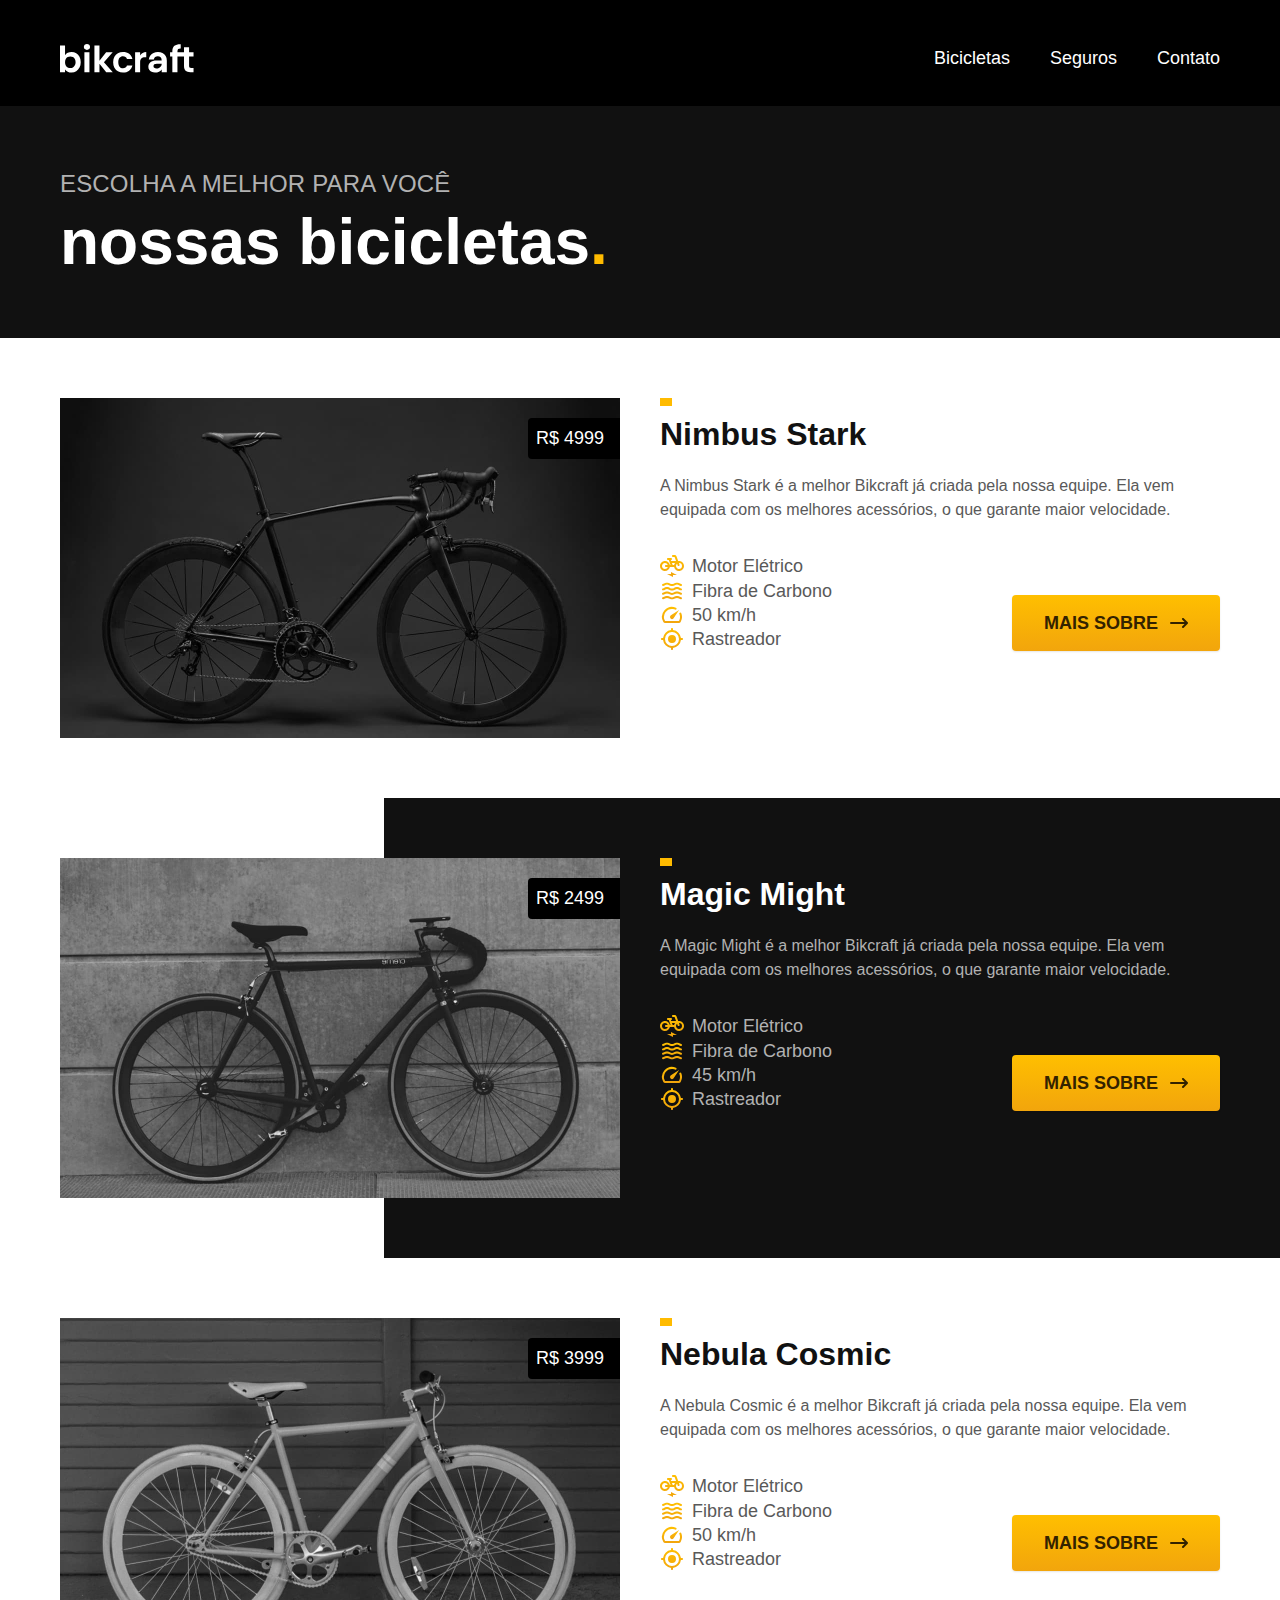
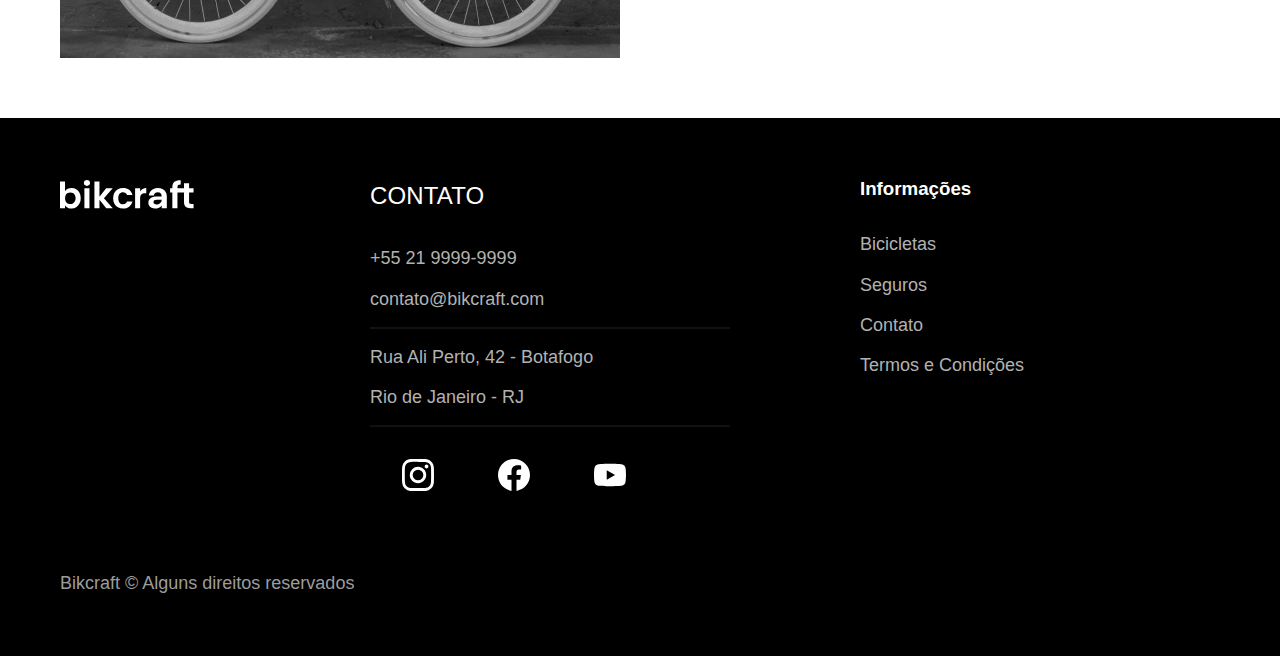
==== bicicletas.html @ f0a880c8 "termos e bicicletas" ====
<!DOCTYPE html>
<html lang="pt-br">

<head>
    <meta charset="UTF-8">
    <meta name="viewport" content="width=device-width, initial-scale=1.0">
    <title>Bicicletas | Bikcraft</title>
    <meta name="description" content="Termos e condições">

    <link rel="stylesheet" href="./css/style.css">
</head>

<body id="bicicletas">
    <header class="header-bg">
        <div class="header container">
            <a href="./">
                <img src="./img/bikcraft.svg" alt="Bikcraft"></a>
            <nav aria-label="primaria">
                <ul class="header-menu font-1-m cor-0">
                    <li><a href="./bicicletas.html">Bicicletas</a></li>
                    <li><a href="./seguros.html">Seguros</a></li>
                    <li><a href="./contato.html">Contato</a></li>
                </ul>
            </nav>
        </div>
    </header>

    <main>
        <div class="titulo-bg">
            <div class="titulo container">
                <p class="font-2-l-b cor-5">Escolha a melhor para você</p>
                <h1 class="font-1-xxl cor-0">nossas bicicletas<span class="cor-p1">.</span></h1>
            </div>
        </div>

        <div class="bicicletas container">
            <div class="bicicletas-imagem">
                <img src="./img/nimbus.jpg" alt="Bicicleta preta">
                <span class=" font-2-m cor-0">R$ 4999</span>
            </div>
            <div class="bicicletas-conteudo">
                <h2 class="font-1-xl">Nimbus Stark</h2>
                <p class="font-2-s cor-8">A Nimbus Stark é a melhor Bikcraft já criada pela nossa equipe. Ela vem equipada com os melhores acessórios, o que garante maior velocidade.</p>
                <ul class="font-1-m cor-8">
                    <li><img src="./img/eletrica.svg" alt="">Motor Elétrico
                    </li>
                    <li><img src="./img/carbono.svg" alt="">Fibra de Carbono
                    </li>
                    <li><img src="./img/velocidade.svg" alt=""> 50 km/h
                    </li>
                    <li><img src="./img/rastreador.svg" alt="">Rastreador
                    </li>
                </ul>
                <a class="botao seta" href="./bicicletas/nimbus.html">Mais Sobre</a>
            </div>
        </div>

        <div class="bicicletas-bg">
            <div class="bicicletas container">
                <div class="bicicletas-imagem">
                    <img src="./img/magic.jpg" alt="Bicicleta preta">
                    <span class=" font-2-m cor-0">R$ 2499</span>
                </div>
                <div class="bicicletas-conteudo">
                    <h2 class="font-1-xl cor-0">Magic Might</h2>
                    <p class="font-2-s cor-5">A Magic Might é a melhor Bikcraft já criada pela nossa equipe. Ela vem equipada com os melhores acessórios, o que garante maior velocidade.</p>
                    <ul class="font-1-m cor-5">
                        <li><img src="./img/eletrica.svg" alt="">Motor Elétrico
                        </li>
                        <li><img src="./img/carbono.svg" alt="">Fibra de Carbono
                        </li>
                        <li><img src="./img/velocidade.svg" alt=""> 45 km/h
                        </li>
                        <li><img src="./img/rastreador.svg" alt="">Rastreador
                        </li>
                    </ul>
                    <a class="botao seta" href="./bicicletas/magic.html">Mais Sobre</a>
                </div>
            </div>
        </div>

        <div class="bicicletas container">
            <div class="bicicletas-imagem">
                <img src="./img/nebula.jpg" alt="Bicicleta preta">
                <span class=" font-2-m cor-0">R$ 3999</span>
            </div>
            <div class="bicicletas-conteudo">
                <h2 class="font-1-xl">Nebula Cosmic</h2>
                <p class="font-2-s cor-8">A Nebula Cosmic é a melhor Bikcraft já criada pela nossa equipe. Ela vem equipada com os melhores acessórios, o que garante maior velocidade.</p>
                <ul class="font-1-m cor-8">
                    <li><img src="./img/eletrica.svg" alt="">Motor Elétrico
                    </li>
                    <li><img src="./img/carbono.svg" alt="">Fibra de Carbono
                    </li>
                    <li><img src="./img/velocidade.svg" alt=""> 50 km/h
                    </li>
                    <li><img src="./img/rastreador.svg" alt="">Rastreador
                    </li>
                </ul>
                <a class="botao seta" href="./bicicletas/nebula.html">Mais Sobre</a>
            </div>
        </div>

    </main>

    <footer class="footer-bg">
        <div class="footer container">
            <img src="./img/bikcraft.svg" alt="Bikcraft">
            <div class="footer-contato">
                <h3 class="font-2-l-b cor-0">Contato</h3>
                <ul class="font-2-m cor-5">
                    <li><a href="tel:+552199999999">+55 21 9999-9999</a></li>
                    <li><a href="mailto:contato@bikcraft.com">contato@bikcraft.com</a></li>
                    <li>Rua Ali Perto, 42 - Botafogo</li>
                    <li>Rio de Janeiro - RJ</li>
                </ul>
                <div class="footer-redes">
                    <a href="./"></a>
                    <img src="./img/instagram.svg" alt="Instagram">
                    <a href="./"></a>
                    <img src="./img/facebook.svg" alt="Facebook">
                    <a href="./"></a>
                    <img src="./img/youtube.svg" alt="Youtube">
                </div>
            </div>
            <div class="footer-informacoes">
                <h3 class="font-2-b cor-0">Informações</h3>
                <nav>
                    <ul class="font-1-m cor-5">
                        <li><a href="./bicicletas.html">Bicicletas</a></li>
                        <li><a href="./seguros.html">Seguros</a></li>
                        <li><a href="./contato.html">Contato</a></li>
                        <li><a href="./termos.html">Termos e Condições</a></li>
                    </ul>
                </nav>
            </div>
            <p class="footer-copy font-2-m cor-6">Bikcraft © Alguns direitos reservados</p>
        </div>
    </footer>
</body>

</html>
---- css/style.css ----
/* global */
@import "./global/global.css";
@import "./global/header.css";
@import "./global/footer.css";

/* Utilidades */
@import "./utilidades/componentes.css";
@import "./utilidades/cores.css";
@import "./utilidades/tipografia.css";

/* Home */
@import "./home/introducao.css";
@import "./home/tecnologia.css";
@import "./home/parceiros.css";
@import "./home/depoimento.css";

/* Bicicletas */
@import "./bicicletas/bicicletas-listas.css";
@import "./seguros/seguros.css";
@import "./bicicletas/bicicletas.css";

/* seguros */
@import "./seguros/seguros.css";

/* termos */
@import "./termos/termos.css";
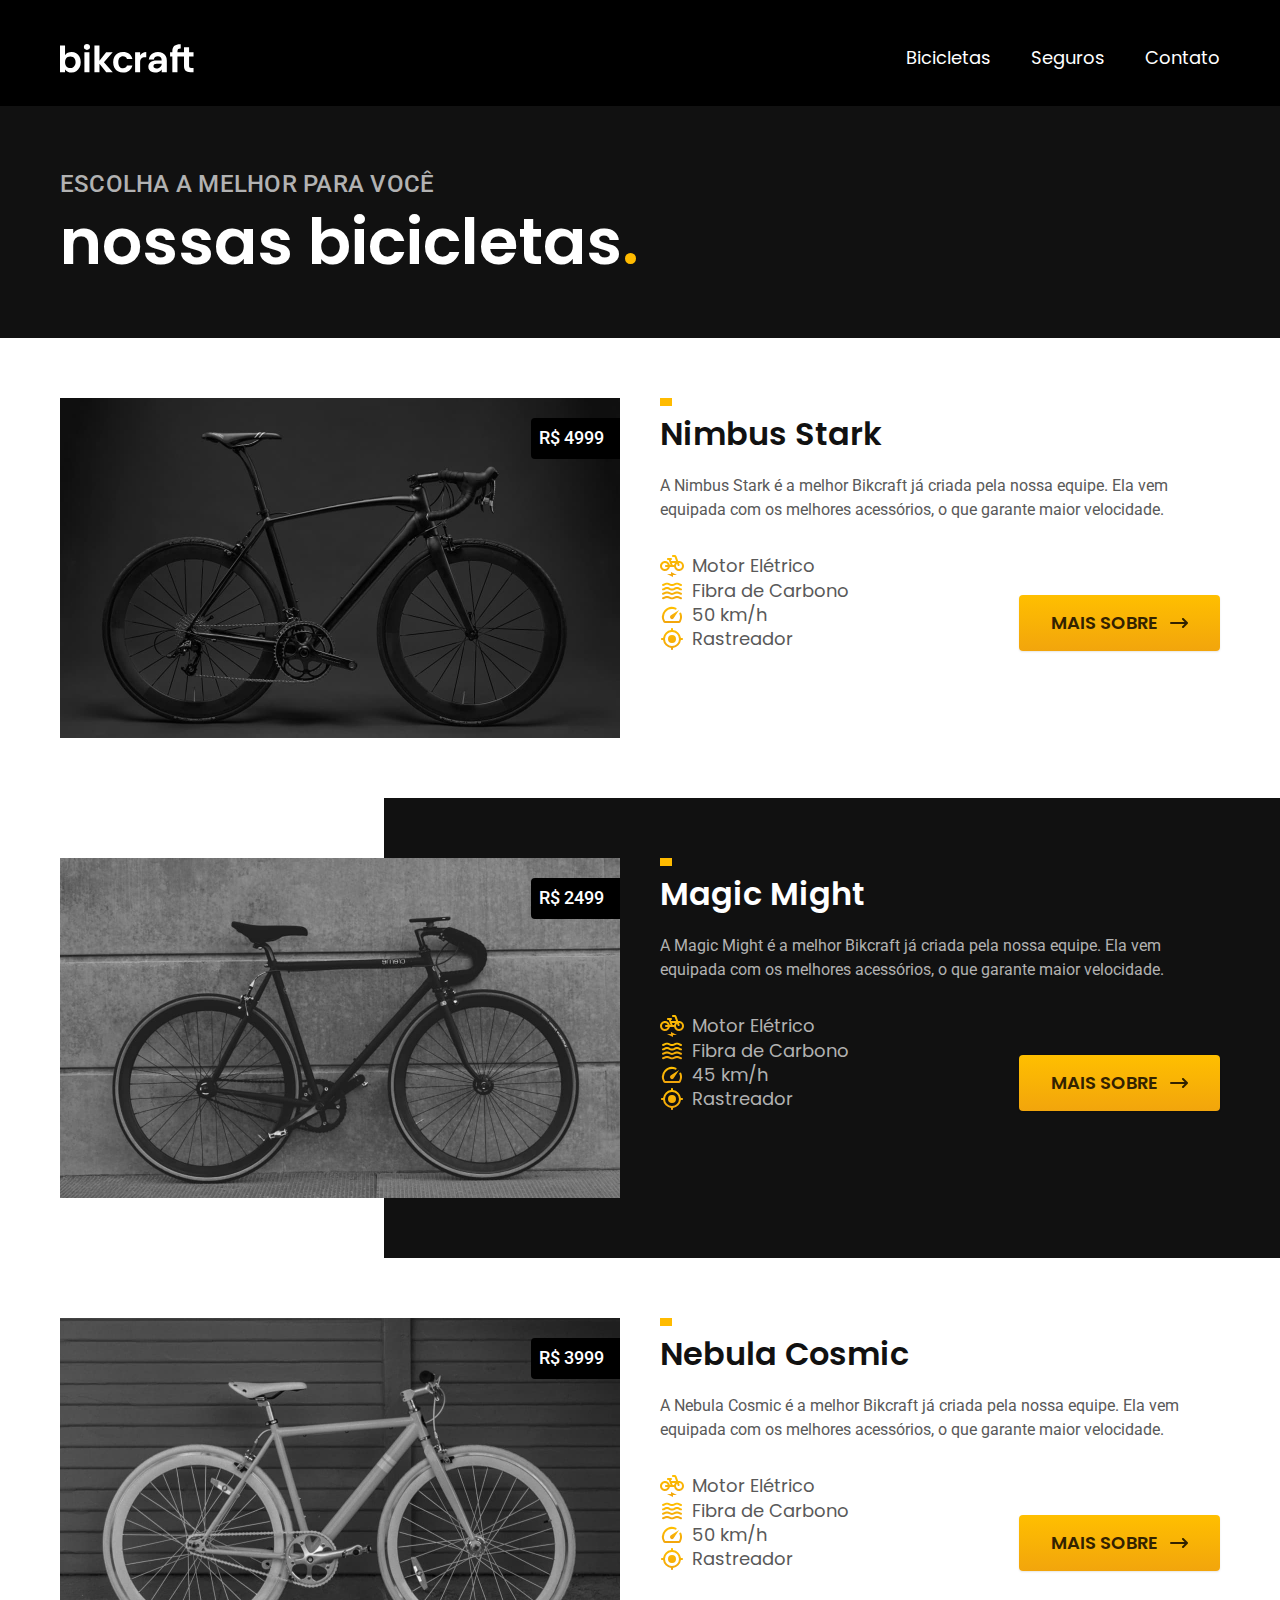
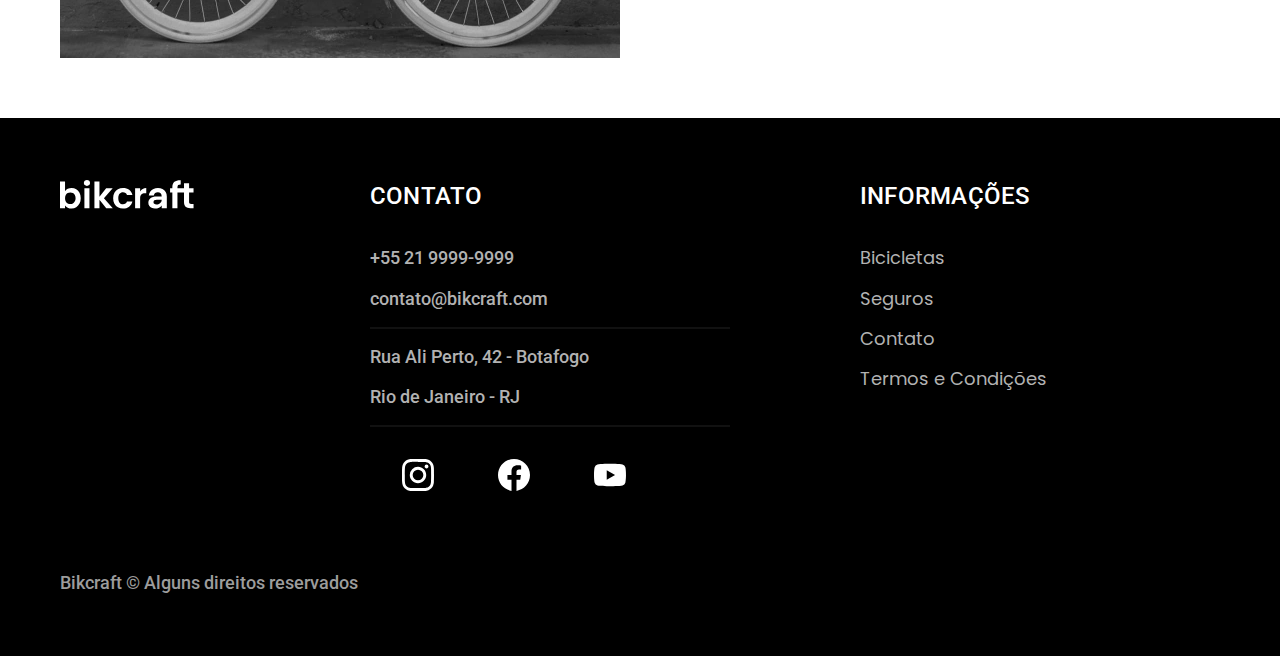
==== commit a61682f8: "contato, contato formulario, contato lojas" ====
--- a/bicicletas.html
+++ b/bicicletas.html
@@ -8,6 +8,9 @@
     <meta name="description" content="Termos e condições">
 
     <link rel="stylesheet" href="./css/style.css">
+    <link rel="preconnect" href="https://fonts.googleapis.com">
+    <link rel="preconnect" href="https://fonts.gstatic.com" crossorigin>
+    <link href="https://fonts.googleapis.com/css2?family=Merriweather:ital,wght@1,900&family=Poppins:wght@400;600&family=Roboto:wght@400;500&display=swap" rel="stylesheet">
 </head>
 
 <body id="bicicletas">
@@ -124,7 +127,7 @@
                 </div>
             </div>
             <div class="footer-informacoes">
-                <h3 class="font-2-b cor-0">Informações</h3>
+                <h3 class="font-2-l-b cor-0">Informações</h3>
                 <nav>
                     <ul class="font-1-m cor-5">
                         <li><a href="./bicicletas.html">Bicicletas</a></li>
--- a/css/style.css
+++ b/css/style.css
@@ -7,6 +7,7 @@
 @import "./utilidades/componentes.css";
 @import "./utilidades/cores.css";
 @import "./utilidades/tipografia.css";
+@import "./utilidades/formulario.css";
 
 /* Home */
 @import "./home/introducao.css";
@@ -19,8 +20,18 @@
 @import "./seguros/seguros.css";
 @import "./bicicletas/bicicletas.css";
 
+/* Bicicleta */
+@import "./bicicleta/bicicleta.css";
+@import "./bicicleta/seguro.css";
+
 /* seguros */
 @import "./seguros/seguros.css";
+@import "./seguros/vantagens.css";
+@import "./seguros/perguntas.css";
+
+/* contato */
+@import "./contato/contato.css";
+@import "./contato/lojas.css";
 
 /* termos */
 @import "./termos/termos.css";
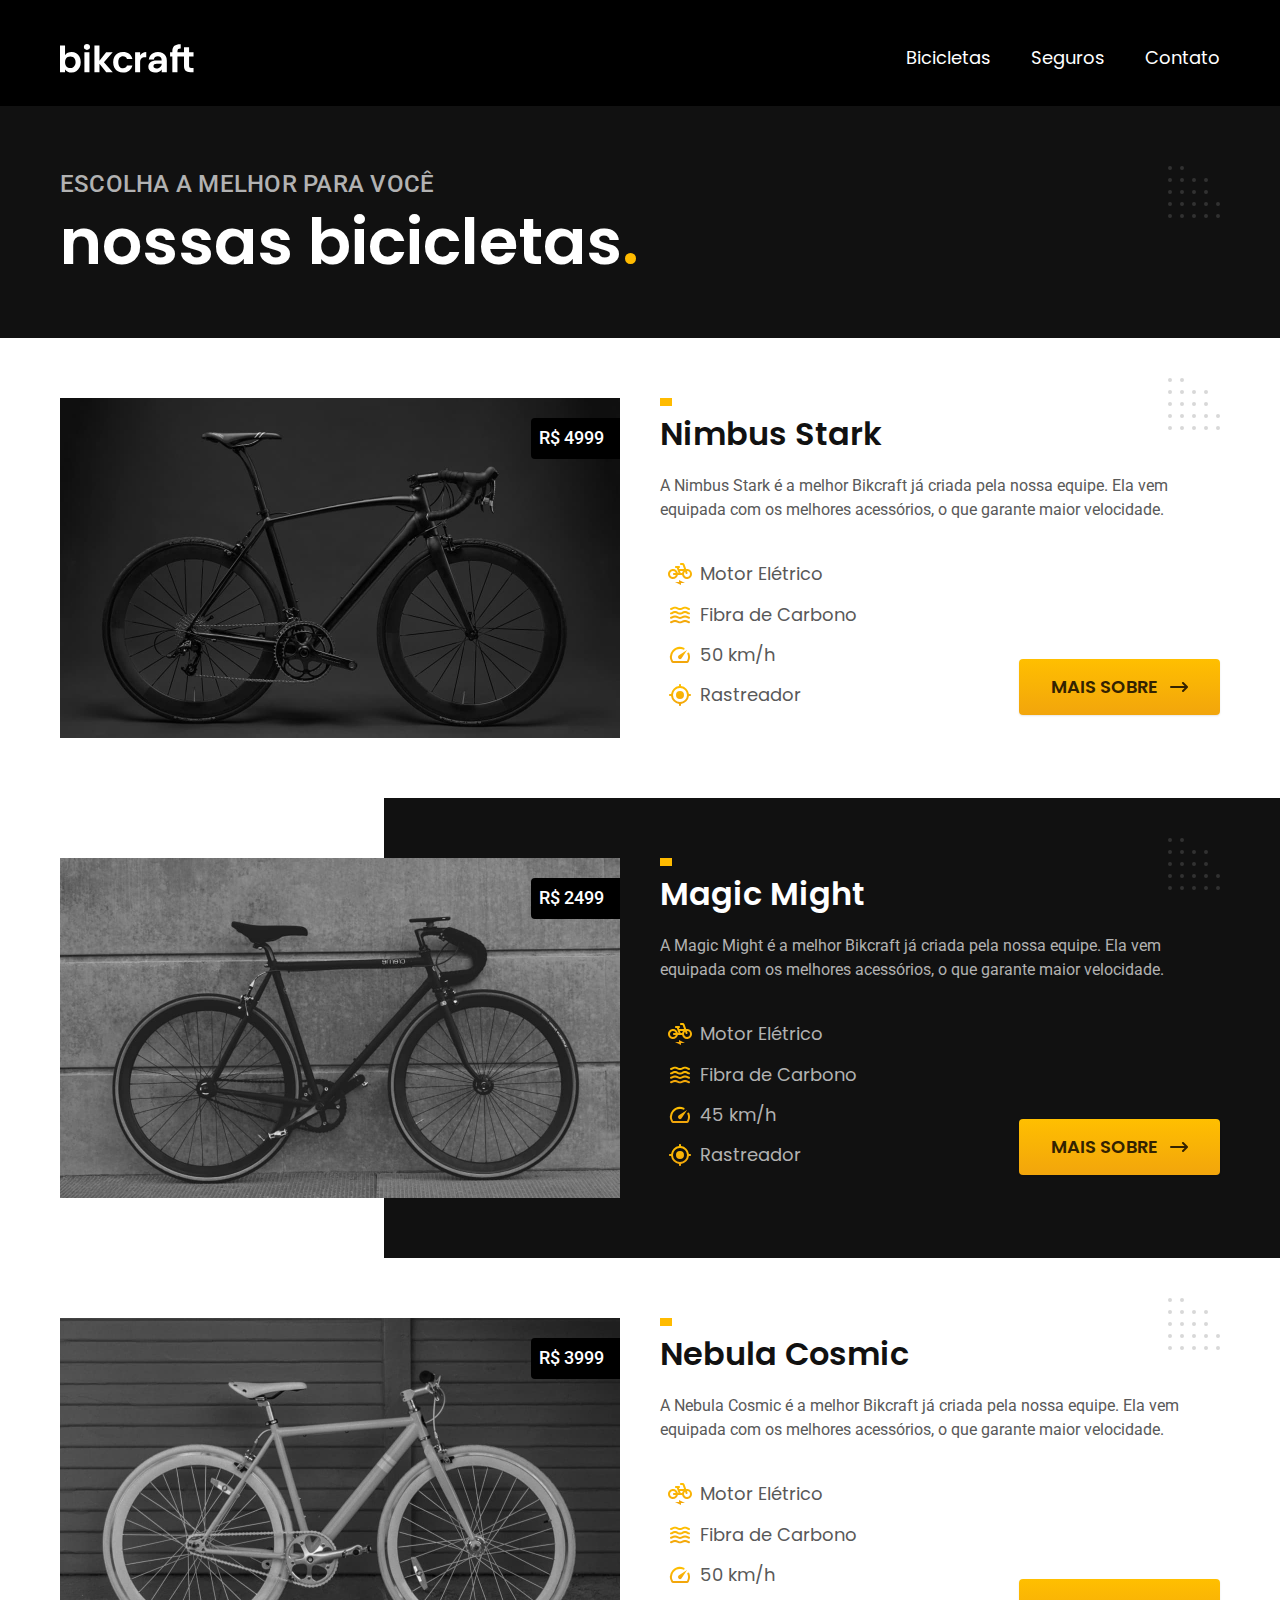
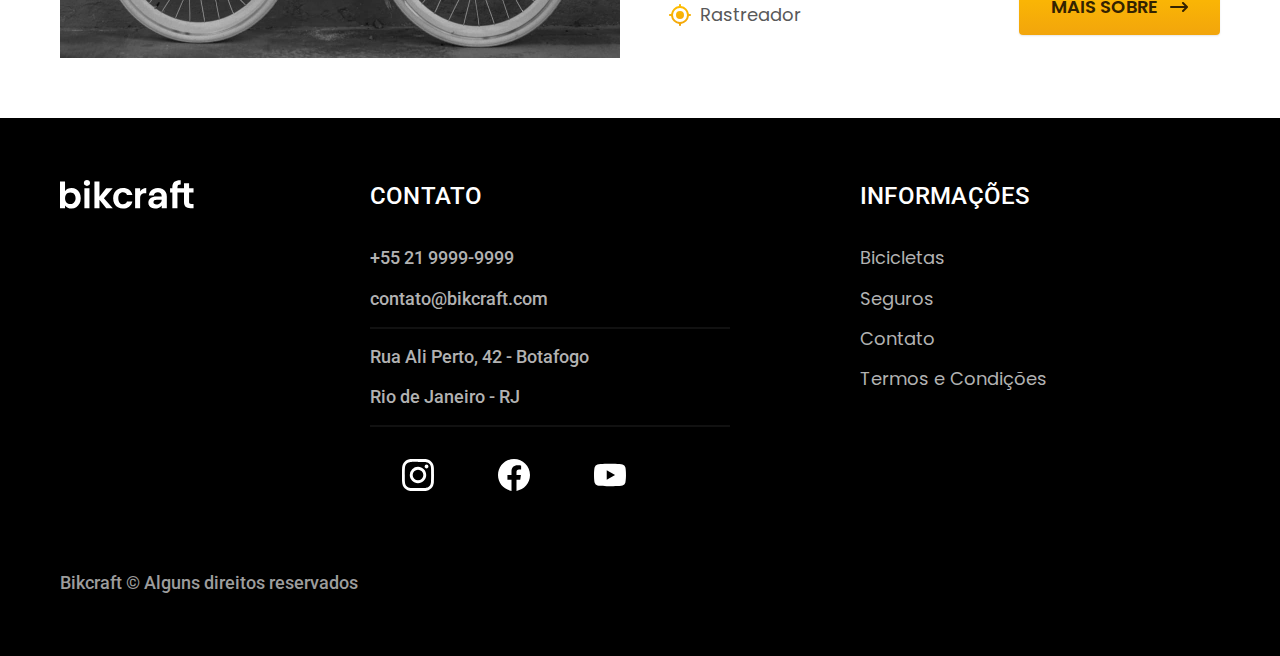
==== commit e8d94461: "finalizei o html e o css" ====
--- a/bicicletas.html
+++ b/bicicletas.html
@@ -7,7 +7,9 @@
     <title>Bicicletas | Bikcraft</title>
     <meta name="description" content="Termos e condições">
 
+    <link rel="preload" href="./css/style.css" as="style">
     <link rel="stylesheet" href="./css/style.css">
+    
     <link rel="preconnect" href="https://fonts.googleapis.com">
     <link rel="preconnect" href="https://fonts.gstatic.com" crossorigin>
     <link href="https://fonts.googleapis.com/css2?family=Merriweather:ital,wght@1,900&family=Poppins:wght@400;600&family=Roboto:wght@400;500&display=swap" rel="stylesheet">
--- a/css/style.css
+++ b/css/style.css
@@ -33,5 +33,8 @@
 @import "./contato/contato.css";
 @import "./contato/lojas.css";
 
+/* orçamento */
+@import "./orcamento/orcamento.css";
+
 /* termos */
 @import "./termos/termos.css";
--- a/css/style.css
+++ b/css/style.css
@@ -33,5 +33,8 @@
 @import "./contato/contato.css";
 @import "./contato/lojas.css";
 
+/* orçamento */
+@import "./orcamento/orcamento.css";
+
 /* termos */
 @import "./termos/termos.css";
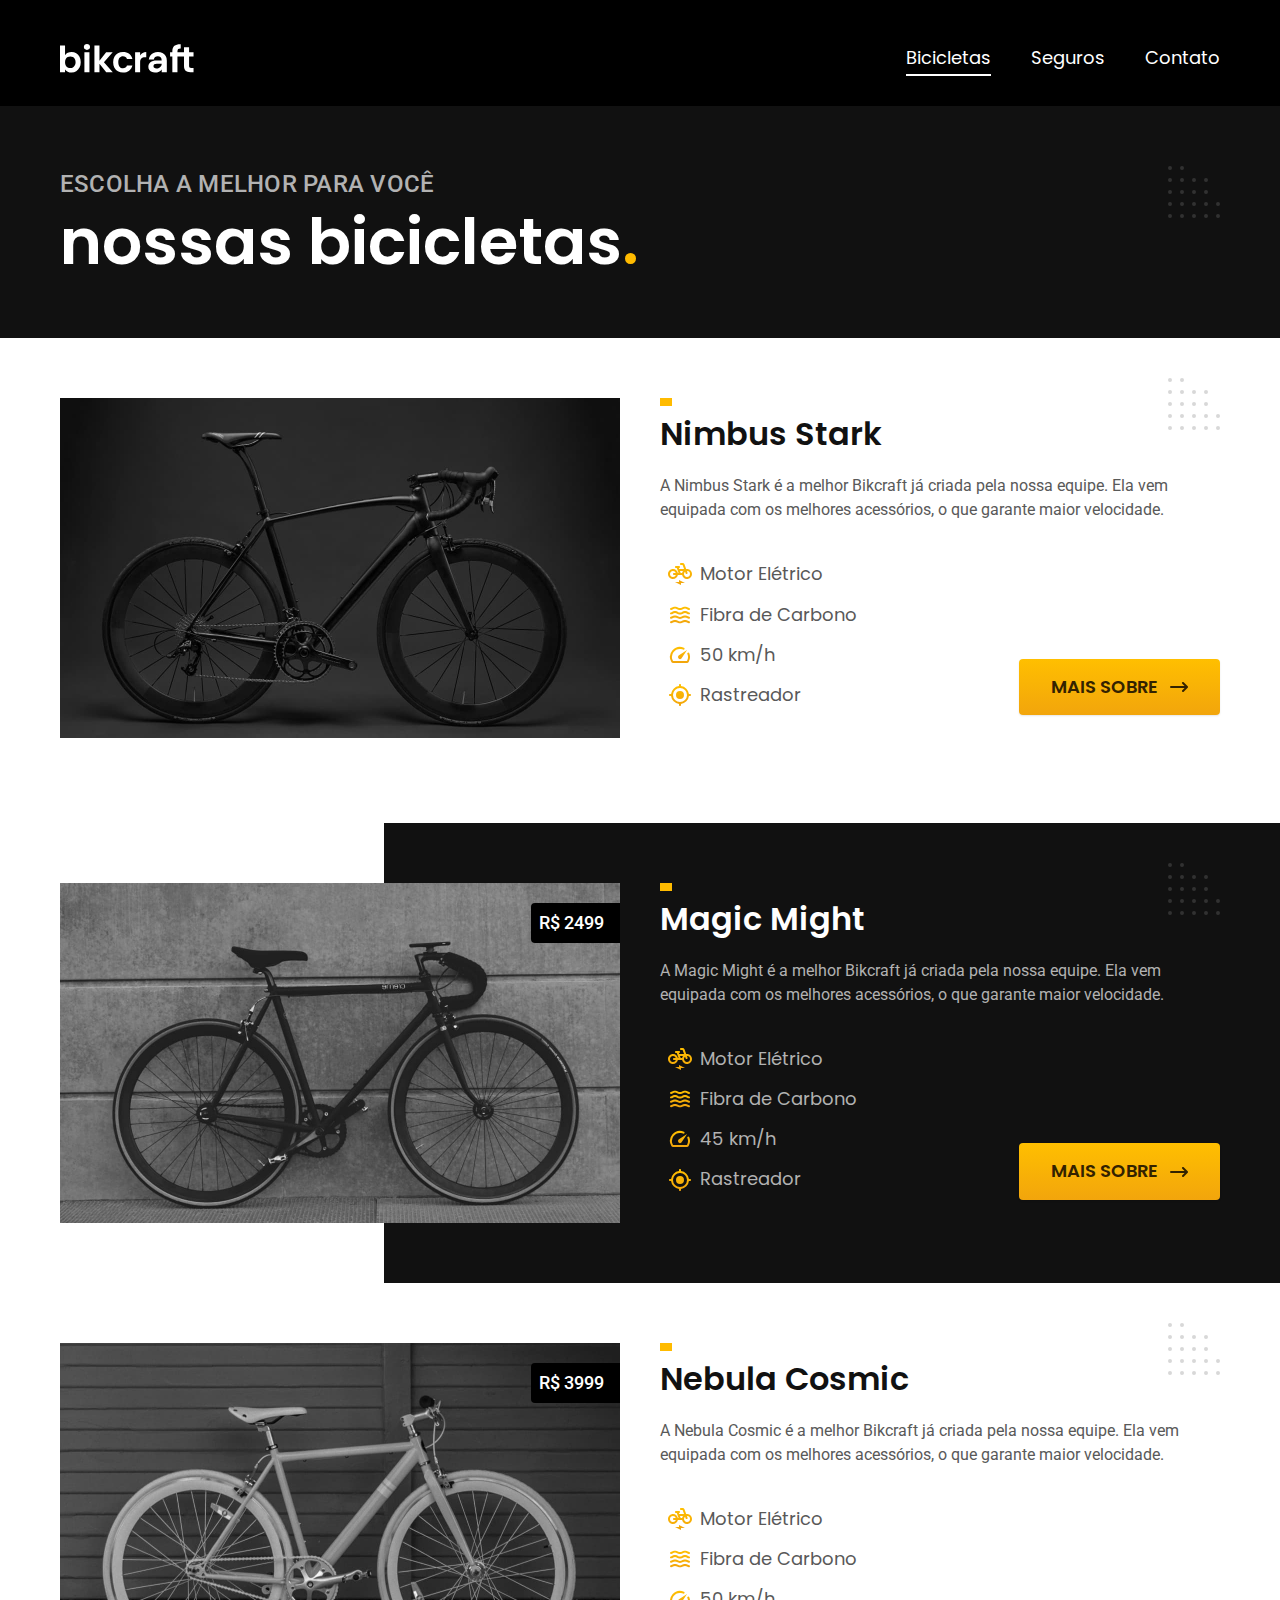
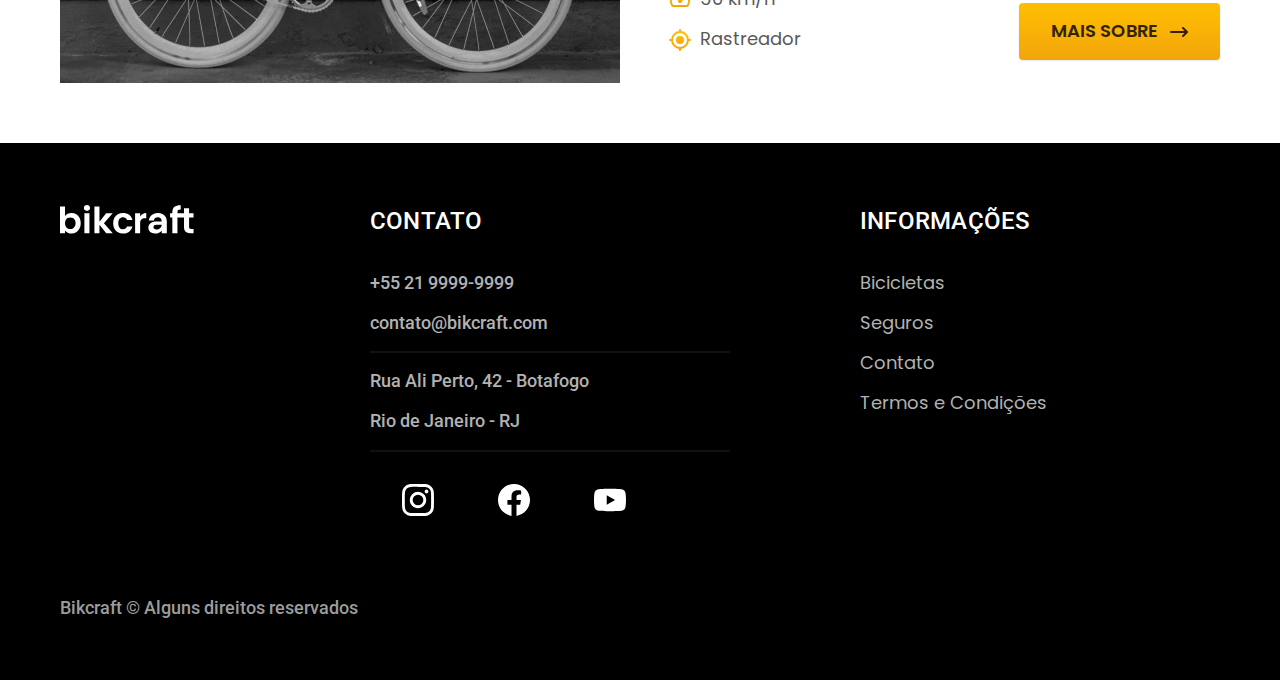
==== commit 1d525b7c: "otimizado para producao" ====
--- a/bicicletas.html
+++ b/bicicletas.html
@@ -7,13 +7,14 @@
     <title>Bicicletas | Bikcraft</title>
     <meta name="description" content="Termos e condições">
 
-    <link rel="preload" href="./css/style.css" as="style">
-    <link rel="stylesheet" href="./css/style.css">
-    
+    <link rel="icon" href="./favicon.svg" type="image/svg+xml">
+    <link rel="preload" href="./css/style.min.css" as="style">
+    <link rel="stylesheet" href="./css/style.min.css">
+
     <link rel="preconnect" href="https://fonts.googleapis.com">
     <link rel="preconnect" href="https://fonts.gstatic.com" crossorigin>
     <link href="https://fonts.googleapis.com/css2?family=Merriweather:ital,wght@1,900&family=Poppins:wght@400;600&family=Roboto:wght@400;500&display=swap" rel="stylesheet">
-</head>
+    <script> document.documentElement.classList.add('js');</script>
 
 <body id="bicicletas">
     <header class="header-bg">
@@ -39,7 +40,7 @@
         </div>
 
         <div class="bicicletas container">
-            <div class="bicicletas-imagem">
+            <div class="bicicletas-imagens">
                 <img src="./img/nimbus.jpg" alt="Bicicleta preta">
                 <span class=" font-2-m cor-0">R$ 4999</span>
             </div>
@@ -142,6 +143,7 @@
             <p class="footer-copy font-2-m cor-6">Bikcraft © Alguns direitos reservados</p>
         </div>
     </footer>
+    <script src="./js/script.js"></script>
 </body>
 
 </html>--- a/css/style.min.css
+++ b/css/style.min.css
@@ -0,0 +1 @@
+body{margin:0;font-family:Arial,Helvetica,sans-serif;color:#111}blockquote,dd,h1,h2,h3,h4,p,ul{margin:0}ul{padding:0;list-style:none}a{text-decoration:none;color:inherit}img{max-width:100%;height:auto;display:block}img [src$=".jpg"]{border-radius:4px}.header-bg{background:var(--cor-12);padding:10px 20px 0 20px}.header{display:flex;flex-wrap:wrap;gap:20px;justify-content:space-between;align-items:center;padding-top:20px;padding-bottom:20px}.header-menu{display:flex;flex-wrap:wrap;gap:2.5rem}.header-menu a{padding:16px 0;display:inline-block;font-size:18px;position:relative}.header-menu a::after{content:"";display:block;height:2px;width:0;background:var(--cor-0);margin-top:4px;transition:.4s;position:absolute}.header-menu a.ativo::after,.header-menu a:hover::after{width:100%}@media (max-width:800px){.header-menu{gap:1.15rem}.header-menu a{background:var(--cor-11);padding:12px 16px;border-radius:4px}.header-menu a:hover{background-color:var(--cor-10)}.header-menu a.ativo{background-color:var(--cor-9)}.header a::after{display:none}}@media (max-width:600px){.header-menu{gap:12px}.header-menu a{padding:8px 12px;font-size:14px}}.footer-bg{background-color:var(--cor-12)}.footer{display:grid;grid-template-columns:3fr 5fr 4fr;gap:40px;padding-top:60px;padding-bottom:60px}.footer h3{margin-bottom:32px}.footer-contato ul{margin-bottom:32px}.footer-contato li:nth-child(2n):after{content:"";display:block;max-width:360px;height:2px;background:var(--cor-11);margin-top:16px}.footer li{margin-bottom:16px}.footer-redes{display:flex;gap:32px}.footer a:hover{color:var(--cor-0)}.footer-copy{grid-column:1/-1;margin-top:40px}@media (max-width:800px){.footer>img{display:none}.footer{grid-template-columns:1fr 1fr}}@media (max-width:600px){.footer{grid-template-columns:1fr 1fr;gap:60px}.footer-copy{margin-top:0}}.container{box-sizing:border-box;max-width:1200px;padding-left:20px;padding-right:20px;margin-right:auto;margin-left:auto}.botao{display:inline-block;background:linear-gradient(#ffbf00 0,#f2a50c);padding:16px 32px;border-radius:4px;box-shadow:0 1px 2px rgba(0,0,0,.1);text-transform:uppercase;color:var(--cor-p5);font:600 1.125rem/1.35 poppins,sans-serif;max-width:max-content;border:none;cursor:pointer}.botao:hover{background:linear-gradient(#ffb60d,#e59317)}.botao.secundario{background:var(--cor-10);color:var(--cor-2)}.botao.secundario:hover{background:var(--cor-9)}.botao.seta{display:flex;align-items:center}.botao.seta::after{content:"";display:inline-block;width:18px;height:10px;margin-left:12px;background:url("../img/seta.svg");transition:transform .2s}.botao.seta:hover::after{transform:translateX(4px)}@media (max-width:600px){.botao{padding:12px 16px;font-size:1rem}}.link{display:inline-block;color:var(--cor-p1);font:500 1.5rem/1.5 Poppins,sans-serif;text-transform:uppercase}.link::after{content:"";display:block;width:100%;height:4px;background-color:currentColor}.link:hover{color:var(--cor-0)}.titulo-bg{padding-top:60px;padding-bottom:60px;background-color:var(--cor-11)}.titulo{background:url("../img/dec/top-right.svg") no-repeat top right 20px}.titulo p{margin-bottom:4px}@media (max-width:800px){.titulo{padding-top:5px;padding-bottom:5px}.titulo p{font-size:1rem;font-weight:400}}:root{--cor-0:#ffffff;--cor-1:#f7f7f7;--cor-2:#ededed;--cor-3:#dedede;--cor-4:#cccccc;--cor-5:#b2b2b2;--cor-6:#9c9c9c;--cor-7:#717171;--cor-8:#595959;--cor-9:#404040;--cor-10:#2e2e2e;--cor-11:#111111;--cor-12:#000000;--cor-p1:#ffbb00;--cor-p2:#e4a30b;--cor-p3:#a66f00;--cor-p4:#664400;--cor-p5:#332200}.cor-0{color:var(--cor-0)}.cor-1{color:var(--cor-1)}.cor-2{color:var(--cor-2)}.cor-3{color:var(--cor-3)}.cor-4{color:var(--cor-4)}.cor-5{color:var(--cor-5)}.cor-6{color:var(--cor-6)}.cor-7{color:var(--cor-7)}.cor-8{color:var(--cor-8)}.cor-9{color:var(--cor-9)}.cor-10{color:var(--cor-10)}.cor-11{color:var(--cor-11)}.cor-12{color:var(--cor-12)}.cor-p1{color:var(--cor-p1)}.cor-p2{color:var(--cor-p2)}.cor-p3{color:var(--cor-p3)}.cor-p4{color:var(--cor-p4)}.cor-p5{color:var(--cor-p5)}.font-1-xs{font:400 0.75rem/1.35 Poppins,sans-serif}.font-2-xs{font:400 0.875rem/1.43 Roboto,sans-serif}.font-1-s{font:400 1rem/1.5 Poppins,sans-serif}.font-2-s{font:400 1rem/1.5 Roboto,sans-serif}.font-1-m,.font-1-m-b{font:400 1.123rem/1.35 Poppins,sans-serif}.font-1-m-b{font-weight:600}.font-2-m{font:500 1.125rem/1.35 Roboto,sans-serif}.font-1-l{font:400 1.5rem/1.5 Poppins,sans-serif}.font-2-l,.font-2-l-b{font:400 1.5rem/1.5 Roboto,sans-serif}.font-2-l-b{font-weight:500;letter-spacing:.015em;text-transform:uppercase}.font-1-xl{font:600 2rem/1.25 Poppins,sans-serif}.font-2-xl{font:500 2rem/1.25 Roboto,sans-serif}.font-1-xs{font:400 0.75rem/1.35 poppins,sans-serif}.font-2-xs{font:400 0.875rem/1.43 Roboto,sans-serif}.font-1-s{font:400 1rem/1.5 poppins,sans-serif}.font-2-s{font:400 1rem/1.5 roboto,sans-serif}.font-1-m,.font-1-m-b{font:400 1.125rem/1.35 poppins,sans-serif}.font-1-m-b{font-weight:600}.font-1-l{font:400 1.5rem/1.5 poppins,sans-serif}.font-2-m{font:500 1.125rem/1.35 roboto,sans-serif}.font-2-l,.font-2-l-b{font:400 1.5rem/1.5 roboto,sans-serif}.font-2-l-b{font-weight:500;letter-spacing:.015rem;text-transform:uppercase}.font-1-xl{font:600 2rem/1.25 poppins,sans-serif}.font-2-xl{font:500 4rem/1.125 roboto,sans-serif;font-size:32px}.font-1-xxl{font:600 4rem/1.125 poppins,sans-serif}@media (max-width:1200px){.font-1-xxl{font-size:3rem}.font-2-l,.font-2-l-b{font-size:1.125rem}}@media (max-width:800px){.font-1-xxl{font-size:2rem}.font-1-xl,.font-2-xl{font-size:1.5rem}}.form{display:grid;grid-template-columns:1fr 1fr;gap:20px}.form label{display:block;font:400 1rem/1.5 Poppins,sans-serif;margin-bottom:4px}.form .col-2{grid-column:span 2}.form input[type=email],.form input[type=text],.form textarea{font:400 1rem/1.5 Roboto,sans-serif;background:var(--cor-1);border:1px solid var(--cor-2);padding:12px;border-radius:4px;width:100%;box-sizing:border-box}.form input[type=email]:focus,.form input[type=text]:focus,.form textarea:focus{outline:0;border-color:var(--cor-p1);background:var(--cor-0);box-shadow:0 0 0 2px #fea}@media (max-width:600px){.form{grid-template-columns:1fr}.form .col-2{grid-column:1}}.js .fadeInDown{transform:translate3d(0,-20px,0)}.js .fadeInUp{transform:translate3d(0,20px,0)}.js .fadeInRight{transform:translate3d(20px,0,0)}.js .fadeInLeft{transform:translate3d(-20px,0,0)}.js [data-anime]{opacity:0}.js .anime{opacity:1;transform:none;transition:transform .8s,opacity .8s}.introducao-bg{background:var(--cor-12) url("../img/dec/bottom-left.svg") no-repeat bottom 160px left 20px;color:#fff;box-shadow:inset 0 -120px var(--cor-0)}.introducao{display:grid;grid-template-columns:1fr 1fr;gap:0 40px}.introducao-conteudo{align-self:end;padding-bottom:200px}.introducao img{width:100%;height:100%;object-fit:cover;border-radius:4px}.introducao h1{margin-bottom:32px;font-size:64px;line-height:1.125;font-family:poppins;font-weight:600}.introducao h1 span{color:#fb0}.introducao p{margin-bottom:20px}@media (max-width:800px){.introducao-bg{background:var(--cor-11);padding-top:40px;box-shadow:inset 0 -60px #fff}.introducao{grid-template-columns:1fr;gap:32px}.introducao-conteudo{padding-bottom:0}.introducao h1{margin-bottom:16px}.introducao img{height:300px;width:100%}}.tecnologia-bg{background:var(--cor-11);box-shadow:inset 0 80px var(--cor-0),inset 0 -80px var(--cor-0)}.tecnologia{display:grid;grid-template-columns:1fr 1fr;gap:40px;padding:0 20px}.tecnologia-imagem img{width:100%;height:100%;object-fit:cover;object-position:left}.tecnologia-conteudo{padding-top:160px;padding-bottom:160px}.tecnologia-conteudo>span{display:block;margin-bottom:20px}.tecnologia-conteudo h2{margin-bottom:32px}.tecnologia-conteudo>p{margin-bottom:20px}.tecnologia a{margin-bottom:8px}.tecnologia-vantagens{display:flex;gap:40px}.tecnologia-vantagens h3{margin-bottom:8px;width:max-content}.tecnologia-vantagens img{width:24px;margin-bottom:8px;padding:40px 0 0 0}@media (max-width:800px){.tecnologia-bg{box-shadow:initial}.tecnologia{grid-template-columns:1fr}.tecnologia-conteudo{padding-top:60px;padding-bottom:60px}.tecnologia-imagem{display:none}.tecnologia a{margin-bottom:60px}}@media (max-width:800px){.tecnologia-vantagens{flex-direction:column}}.parceiros{padding-top:60px;padding-bottom:120px}.parceiros h2{margin-bottom:60px}.parceiros ul{padding:0 20px;max-width:1400px;grid-template-columns:repeat(4,1fr);display:grid;margin:0 auto}.parceiros li{display:flex;padding:32px;border-left:2px solid var(--cor-2)}.parceiros img{margin:auto}.parceiros li:first-child,.parceiros li:nth-child(5){border-left:none}.parceiros li:nth-child(n+5){border-top:2px solid var(--cor-2)}@media (max-width:800px){.parceiros{padding-bottom:60px}.parceiros li{display:flex;padding:20px}.parceiros h2{margin-bottom:20px}.parceiros ul{grid-template-columns:repeat(2,1fr)}.parceiros li:nth-child(n+3){border-top:2px solid var(--cor-2)}.parceiros li:nth-child(odd){border-left:none}}.depoimento{display:grid;grid-template-columns:1fr 1fr;background-color:var(--cor-p1);overflow:hidden}.depoimento img{width:100%;height:100%;object-fit:cover;border-radius:0}.depoimento-conteudo{padding:40px 40px 80px 80px;align-self:end;background:url("../img/dec/bottom-right-p.svg") no-repeat bottom 40px right 40px}.depoimento-conteudo p{max-width:32ch;font-family:Merriweather,serif;font-style:italic;font-weight:700;font-weight:900;margin-bottom:32px;position:relative}.depoimento p::after,.depoimento p::before{font-size:5rem;color:var(--cor-p2);position:absolute}.depoimento p::before{content:"“";left:-50px;top:-20px}.depoimento p::after{content:"”"}@media (min-width:1200px){.depoimento img{max-height:520px}}@media (max-width:800px){.depoimento{grid-template-columns:1fr;text-align:center}.depoimento img{max-height:200px}.depoimento-conteudo{padding:40px 20px;justify-self:center}}.bicicletas-lista{padding-top:60px;padding-bottom:120px}.bicicletas-lista h2{margin-bottom:40px}.bicicletas-lista12{display:flex;gap:40px;padding:0 20px 20px 20px;max-width:1400px;margin-right:auto;margin-left:auto;overflow-x:auto;-webkit-overflow-scrolling:touch}#bicicleta .bicicletas-lista12{padding:0 0 20px 0}.bicicletas-lista li{flex:1;min-width:280px}.bicicletas-lista a{display:block}.bicicletas-lista img{margin-bottom:16px;border-radius:4px}.bicicletas-lista h3{margin-bottom:8px;display:flex;align-items:center}.bicicletas-lista h3::before{content:"";display:inline-block;height:8px;width:12px;margin-right:8px;background-color:var(--cor-p1);transition:width .2s}.bicicletas-lista a:hover h3::before{width:24px}.bicicletas-lista li span{padding-left:20px}@media (max-width:800px){.bicicletas-lista{padding-top:60px}.bicicletas-lista ul{gap:20px}}.seguros-bg{background:var(--cor-11)}.seguros{padding-top:60px;padding-bottom:60px;display:grid;grid-template-columns:1fr 1fr;gap:40px;align-items:center}#seguros .seguros{padding-top:0}.seguros h2{grid-column:1/-1}.seguros-item{padding:32px 32px 32px 60px;background-color:var(--cor-12);display:grid;grid-template-columns:1fr auto;border-radius:4px}.seguros-item h3{margin-bottom:40px}.seguros-item span{grid-column:2;display:block;text-align:right}.seguros-item ul{grid-column:1/-1;margin-bottom:32px}.seguros-item li{display:flex;align-items:center;position:relative}.seguros-item li+li{margin-top:20px}.seguros-item li::before{content:"";display:inline-block;width:13px;height:9px;background-image:url("../img/lista.svg");position:absolute;left:-21px}.seguros-item a{grid-column:1/-1}@media (max-width:800px){.seguros{grid-template-columns:1fr}}.bicicletas-bg{background:linear-gradient(to right,var(--cor-0) 30%,var(--cor-11) 0)}.bicicletas{display:grid;grid-template-columns:1fr 1fr;gap:40px;padding-top:60px;padding-bottom:60px;background:url("../img/dec/top-right.svg") no-repeat top 40px right 20px}.bicicletas-imagem{display:grid}.bicicletas-imagem img{grid-area:1/1}.bicicletas-imagem span{grid-area:1/1;place-self:start end;margin-top:20px;background:var(--cor-12);display:inline-block;padding:8px 16px 8px 8px;border-radius:4px 0 0 4px}.bicicletas-conteudo{display:grid;grid-template-columns:1fr auto;align-content:start}.bicicletas h2,.bicicletas p{grid-column:1/-1}.bicicletas h2{margin-bottom:20px}.bicicletas h2::before{content:"";display:block;width:12px;height:8px;background-color:var(--cor-p1);margin-bottom:8px}.bicicletas p{margin-bottom:32px}.bicicletas a{place-self:end}.bicicletas li{display:flex;align-items:center;padding:8px}.bicicletas-conteudo img{width:24px;margin-right:8px}@media (max-width:800px){.bicicletas-bg{background:var(--cor-11)}.bicicletas{grid-template-columns:1fr;gap:20px;padding-top:40px;padding-bottom:40px}}@media (max-width:600px){.bicicletas-conteudo{grid-template-columns:1fr}.bicicletas ul{font-size:1rem;grid-template-columns:1fr 1fr;margin-bottom:32px}.bicicletas a{place-self:start}}.bicicleta{display:grid;grid-template-columns:1fr 1fr;align-items:flex-start;gap:40px;padding:60px 20px}#bicicleta .titulo p{text-transform:uppercase}.bicicleta-imagens{display:flex;flex-wrap:wrap;gap:20px}.bicicleta-imagens img{flex:1;min-width:200px;border-radius:4px}.bicicleta-imagens img:first-child{min-width:100%}.bicicleta-conteudo>p{margin-bottom:32px}.bicicleta-comprar{display:grid;grid-template-columns:max-content auto;align-items:center;justify-items:start;gap:8px 12px}.bicicleta-comprar{margin-bottom:32px}.bicicleta-comprar a{grid-row:span 2}.bicicleta-comprar span{display:flex;align-items:center;background-color:var(--cor-12);gap:8px;padding:4px 8px;border-radius:4px}.bicicleta-conteudo h2{text-transform:uppercase;letter-spacing:.015em;margin-bottom:12px}.bicicleta-ficha,.bicicleta-informacoes{padding:32px;background-color:var(--cor-12);border-radius:4px}.bicicleta-informacoes{margin-bottom:40px;display:grid;grid-template-columns:1fr 1fr;gap:32px}.bicicleta-informacoes img{width:24px;margin-bottom:8px}.bicicleta-informacoes h3{margin-bottom:8px}.bicicleta-ficha li{padding:4px 0;display:flex;justify-content:space-between;border-bottom:1px solid var(--cor-11)}.bicicleta-ficha li:last-child{border-bottom:none}.bicicleta-ficha span{color:var(--cor-6)}@media (max-width:800px){.bicicleta{grid-template-columns:1fr;padding:40px initial}.bicicleta-imagens{display:grid}}@media (max-width:500px){.bicicleta-informacoes{grid-template-columns:1fr}.bicicleta-comprar{grid-template-columns:1fr}}.seguro-bg{background-color:var(--cor-11);box-shadow:inset 0 120px var(--cor-0),inset 0 -80px var(--cor-12)}.seguro{display:grid;grid-template-columns:1fr 1fr;gap:40px}.seguro-imagem img{border-radius:4px;width:100%;height:100%;object-fit:cover}.seguro-conteudo{padding-top:180px;padding-bottom:180px}.seguro h2{margin-bottom:32px}.seguro p{margin-bottom:20px}@media (max-width:800px){.seguro-bg{box-shadow:inset 0 -60px var(--cor-12)}.seguro{grid-template-columns:1fr}.seguro-conteudo{grid-row:1;padding-top:40px;padding-bottom:0}}.vantagens-bg{background-color:var(--cor-12)}.vantagens{padding-top:120px;padding-bottom:120px}.vantagens h2{margin-bottom:60px}.vantagens ul{display:grid;grid-template-columns:repeat(auto-fit,minmax(280px,max-content));gap:40px 80px}.vantagens h3,.vantagens img{margin-bottom:8px}@media (max-width:800px){.vantagens{padding-top:60px;padding-bottom:60px}.vantagens h2{margin-bottom:40px}.vantagens ul{gap:20px}}.perguntas{padding-top:120px;padding-bottom:120px}.perguntas h2{margin-bottom:60px}.perguntas dl>div{padding:20px;border-radius:4px}.perguntas dl>div:nth-child(odd){background-color:var(--cor-1)}.perguntas button{display:grid;grid-template-columns:auto 1fr auto;align-items:center;gap:8px;cursor:pointer;border:none;background:0 0;width:100%;text-align:left}.perguntas button::before{content:"";display:inline-block;width:12px;height:8px;background-color:var(--cor-p1)}.perguntas button::after{content:"";display:inline-block;width:14px;height:6px;background:url("../img/seta-abrir.svg")}.perguntas button:hover::after,.perguntas button[aria-expanded=true]::after{transform:rotate(180deg)}.js .perguntas dd{display:none}.js .perguntas dd.ativa{display:block}.perguntas dd{padding-left:20px;padding-top:16px;max-width:80ch}@media (max-width:800px){.perguntas{padding-top:60px;padding-bottom:60px}.perguntas h2{margin-bottom:40px}}#contato{background:linear-gradient(var(--cor-11) 600px,var(--cor-1) 0)}.contato{display:grid;grid-template-columns:5fr 7fr}.contato-dados,.contato-formulario{padding:60px;box-shadow:0 1px 2px rgba(0,0,0,.1)}.contato-dados{border-radius:5px 0 0 5px;background:var(--cor-12) url("../img/dec/bottom-left.svg") no-repeat bottom 20px left 20px}.contato-formulario{border-radius:0 5px 5px 0;background:var(--cor-0) url("../img/dec/bottom-right.svg") no-repeat bottom 20px right 20px}.contato-dados h2{margin-bottom:60px}.contato-endereco{margin-bottom:32px;background:url("../img/local.svg") no-repeat 0 2px;padding-left:28px}.contato-endereco p{margin-bottom:8px}.contato-meios a{display:block;max-width:max-content;margin-bottom:8px;padding-left:28px}.contato-meios a:hover{color:var(--cor-0)}.contato-meios a:first-child{background:url("../img/email.svg") no-repeat 0 2px}.contato-meios a:nth-child(2){margin-bottom:32px}.contato-meios a:nth-child(3){background:url("../img/telefone.svg") no-repeat 0 2px;margin-bottom:60px}.contato-redes{display:flex;gap:32px;padding-left:28px}@media (max-width:800px){.contato{grid-template-columns:1fr}.contato-dados,.contato-formulario{padding:20px}.contato-dados{border-radius:5px 5px 0 0;background:var(--cor-12)}.contato-formulario{border-radius:0 0 5px 5px}.contato-dados h2,.contato-meios a:nth-child(3){margin-bottom:32px}.contato-redes{margin-bottom:12px}}.lojas{display:grid;grid-template-columns:1fr 1fr;gap:0 40px;padding-top:120px;padding-bottom:120px}.lojas h2{grid-column:1/-1;margin-bottom:60px}.lojas img{border-radius:4px 4px 0 0}.lojas-item{border-radius:4px;background:var(--cor-0);box-shadow:0 1px 2px rgba(0,0,0,.1)}.lojas-conteudo{display:grid;grid-template-columns:1fr 1fr;gap:32px 16px;padding:32px}.lojas-conteudo h3,.lojas-tempo h3{grid-column:1/-1}.lojas-dados{display:grid;gap:8px;border-left:2px solid var(--cor-2);padding-left:12px}.lojas-tempo{display:flex;align-items:center;gap:8px}@media (max-width:800px){.lojas{gap:20px;padding-bottom:60px;padding-top:60px}.lojas h2{margin-bottom:2rem}.lojas-conteudo{grid-template-columns:1fr}}@media (max-width:600px){.lojas{grid-template-columns:1fr}}#orcamento{background:linear-gradient(var(--cor-11) 600px,var(--cor-1) 0)}.orcamento{display:grid;grid-template-columns:5fr 7fr;padding-bottom:120px}.orcamento h2{text-transform:uppercase;position:relative;display:flex;align-items:center}.orcamento h2::before{content:"";display:inline-block;width:4px;height:8px;background-color:var(--cor-p1);position:absolute;left:-12px}.orcamento-dados,.orcamento-produto{padding:60px;box-shadow:0 1px 2px rgba(0,0,0,.1)}.orcamento-produto{border-radius:5px 0 0 5px;background:var(--cor-12) url("../img/dec/bottom-left.svg") no-repeat bottom 20px left 20px;display:grid;grid-template-columns:1fr 1fr;align-content:start;gap:20px}.orcamento-produto>*{grid-column:1/-1}.orcamento-produto>label{grid-column:initial}.orcamento-produto label{font:400 1rem/1.5 Poppins,sans-serif;color:var(--cor-4);background-color:var(--cor-10);padding:12px 16px;border-radius:4px;cursor:pointer;grid-template-columns:auto 1fr auto;align-items:center;display:grid;gap:20px;border:1px solid var(--cor-10)}.orcamento-produto input:checked+label{background:var(--cor-0);color:var(--cor-11)}.orcamento-produto label::before{content:"";display:inline-block;box-sizing:border-box;width:12px;height:12px;border:1px solid var(--cor-6);border-radius:50%}.orcamento-produto input:checked+label::before{border-color:var(--cor-7);box-shadow:inset 0 0 0 3px var(--cor-0),inset 0 0 0 6px var(--cor-7)}.orcamento-produto label:hover{background-color:var(--cor-9);border-color:var(--cor-9)}.orcamento-produto input:focus+label{box-shadow:0 0 0 2px var(--cor-p1);border-color:var(--cor-12)}.orcamento-produto label span{display:none}.orcamento-produto input:checked+label span{display:inline-block}.orcamento-produto input[type=radio]{opacity:0;position:absolute;pointer-events:none}.orcamento-dados{border-radius:0 5px 5px 0;background:var(--cor-0) url("../img/dec/bottom-right.svg") no-repeat bottom 20px right 20px}.orcamento-conteudo{display:none}.orcamento-conteudo h2,.orcamento-dados h2:nth-of-type(n+2){margin-top:20px}#bikcraft:checked~#orcamento-bikcraft,#seguro:checked~#orcamento-seguro{display:grid;gap:20px}.orcamento-detalhes{display:none;background:var(--cor-0);padding:20px;grid-template-columns:1fr 1fr;border-radius:4px;align-items:center}.orcamento-detalhes li{display:flex;align-items:center;margin-bottom:8px}.orcamento-detalhes li img{width:16px;margin-right:8px}.orcamento-detalhes img{border-radius:4px}.orcamento-produto input:checked+label+.orcamento-detalhes{display:grid;grid-template-columns:1fr 1fr}.bs{max-width:max-content;margin:30px auto;margin-bottom:0}@media (max-width:1200px){.orcamento-dados,.orcamento-produto{padding:32px}}@media (max-width:800px){.orcamento{grid-template-columns:1fr}.orcamento-produto{border-radius:5px 5px 0 0;background:var(--cor-12)}.orcamento-dados{border-radius:0 0 5px 5px}}@media (max-width:400px){.orcamento-produto{grid-template-columns:1fr}}.termos{padding:80px 20px}.termos h2{font-weight:600;margin-bottom:20px}.termos p+h2{margin-top:40px}.termos p{max-width:75ch;margin-bottom:24px}--- a/css/style.min.css
+++ b/css/style.min.css
@@ -0,0 +1 @@
+body{margin:0;font-family:Arial,Helvetica,sans-serif;color:#111}blockquote,dd,h1,h2,h3,h4,p,ul{margin:0}ul{padding:0;list-style:none}a{text-decoration:none;color:inherit}img{max-width:100%;height:auto;display:block}img [src$=".jpg"]{border-radius:4px}.header-bg{background:var(--cor-12);padding:10px 20px 0 20px}.header{display:flex;flex-wrap:wrap;gap:20px;justify-content:space-between;align-items:center;padding-top:20px;padding-bottom:20px}.header-menu{display:flex;flex-wrap:wrap;gap:2.5rem}.header-menu a{padding:16px 0;display:inline-block;font-size:18px;position:relative}.header-menu a::after{content:"";display:block;height:2px;width:0;background:var(--cor-0);margin-top:4px;transition:.4s;position:absolute}.header-menu a.ativo::after,.header-menu a:hover::after{width:100%}@media (max-width:800px){.header-menu{gap:1.15rem}.header-menu a{background:var(--cor-11);padding:12px 16px;border-radius:4px}.header-menu a:hover{background-color:var(--cor-10)}.header-menu a.ativo{background-color:var(--cor-9)}.header a::after{display:none}}@media (max-width:600px){.header-menu{gap:12px}.header-menu a{padding:8px 12px;font-size:14px}}.footer-bg{background-color:var(--cor-12)}.footer{display:grid;grid-template-columns:3fr 5fr 4fr;gap:40px;padding-top:60px;padding-bottom:60px}.footer h3{margin-bottom:32px}.footer-contato ul{margin-bottom:32px}.footer-contato li:nth-child(2n):after{content:"";display:block;max-width:360px;height:2px;background:var(--cor-11);margin-top:16px}.footer li{margin-bottom:16px}.footer-redes{display:flex;gap:32px}.footer a:hover{color:var(--cor-0)}.footer-copy{grid-column:1/-1;margin-top:40px}@media (max-width:800px){.footer>img{display:none}.footer{grid-template-columns:1fr 1fr}}@media (max-width:600px){.footer{grid-template-columns:1fr 1fr;gap:60px}.footer-copy{margin-top:0}}.container{box-sizing:border-box;max-width:1200px;padding-left:20px;padding-right:20px;margin-right:auto;margin-left:auto}.botao{display:inline-block;background:linear-gradient(#ffbf00 0,#f2a50c);padding:16px 32px;border-radius:4px;box-shadow:0 1px 2px rgba(0,0,0,.1);text-transform:uppercase;color:var(--cor-p5);font:600 1.125rem/1.35 poppins,sans-serif;max-width:max-content;border:none;cursor:pointer}.botao:hover{background:linear-gradient(#ffb60d,#e59317)}.botao.secundario{background:var(--cor-10);color:var(--cor-2)}.botao.secundario:hover{background:var(--cor-9)}.botao.seta{display:flex;align-items:center}.botao.seta::after{content:"";display:inline-block;width:18px;height:10px;margin-left:12px;background:url("../img/seta.svg");transition:transform .2s}.botao.seta:hover::after{transform:translateX(4px)}@media (max-width:600px){.botao{padding:12px 16px;font-size:1rem}}.link{display:inline-block;color:var(--cor-p1);font:500 1.5rem/1.5 Poppins,sans-serif;text-transform:uppercase}.link::after{content:"";display:block;width:100%;height:4px;background-color:currentColor}.link:hover{color:var(--cor-0)}.titulo-bg{padding-top:60px;padding-bottom:60px;background-color:var(--cor-11)}.titulo{background:url("../img/dec/top-right.svg") no-repeat top right 20px}.titulo p{margin-bottom:4px}@media (max-width:800px){.titulo{padding-top:5px;padding-bottom:5px}.titulo p{font-size:1rem;font-weight:400}}:root{--cor-0:#ffffff;--cor-1:#f7f7f7;--cor-2:#ededed;--cor-3:#dedede;--cor-4:#cccccc;--cor-5:#b2b2b2;--cor-6:#9c9c9c;--cor-7:#717171;--cor-8:#595959;--cor-9:#404040;--cor-10:#2e2e2e;--cor-11:#111111;--cor-12:#000000;--cor-p1:#ffbb00;--cor-p2:#e4a30b;--cor-p3:#a66f00;--cor-p4:#664400;--cor-p5:#332200}.cor-0{color:var(--cor-0)}.cor-1{color:var(--cor-1)}.cor-2{color:var(--cor-2)}.cor-3{color:var(--cor-3)}.cor-4{color:var(--cor-4)}.cor-5{color:var(--cor-5)}.cor-6{color:var(--cor-6)}.cor-7{color:var(--cor-7)}.cor-8{color:var(--cor-8)}.cor-9{color:var(--cor-9)}.cor-10{color:var(--cor-10)}.cor-11{color:var(--cor-11)}.cor-12{color:var(--cor-12)}.cor-p1{color:var(--cor-p1)}.cor-p2{color:var(--cor-p2)}.cor-p3{color:var(--cor-p3)}.cor-p4{color:var(--cor-p4)}.cor-p5{color:var(--cor-p5)}.font-1-xs{font:400 0.75rem/1.35 Poppins,sans-serif}.font-2-xs{font:400 0.875rem/1.43 Roboto,sans-serif}.font-1-s{font:400 1rem/1.5 Poppins,sans-serif}.font-2-s{font:400 1rem/1.5 Roboto,sans-serif}.font-1-m,.font-1-m-b{font:400 1.123rem/1.35 Poppins,sans-serif}.font-1-m-b{font-weight:600}.font-2-m{font:500 1.125rem/1.35 Roboto,sans-serif}.font-1-l{font:400 1.5rem/1.5 Poppins,sans-serif}.font-2-l,.font-2-l-b{font:400 1.5rem/1.5 Roboto,sans-serif}.font-2-l-b{font-weight:500;letter-spacing:.015em;text-transform:uppercase}.font-1-xl{font:600 2rem/1.25 Poppins,sans-serif}.font-2-xl{font:500 2rem/1.25 Roboto,sans-serif}.font-1-xs{font:400 0.75rem/1.35 poppins,sans-serif}.font-2-xs{font:400 0.875rem/1.43 Roboto,sans-serif}.font-1-s{font:400 1rem/1.5 poppins,sans-serif}.font-2-s{font:400 1rem/1.5 roboto,sans-serif}.font-1-m,.font-1-m-b{font:400 1.125rem/1.35 poppins,sans-serif}.font-1-m-b{font-weight:600}.font-1-l{font:400 1.5rem/1.5 poppins,sans-serif}.font-2-m{font:500 1.125rem/1.35 roboto,sans-serif}.font-2-l,.font-2-l-b{font:400 1.5rem/1.5 roboto,sans-serif}.font-2-l-b{font-weight:500;letter-spacing:.015rem;text-transform:uppercase}.font-1-xl{font:600 2rem/1.25 poppins,sans-serif}.font-2-xl{font:500 4rem/1.125 roboto,sans-serif;font-size:32px}.font-1-xxl{font:600 4rem/1.125 poppins,sans-serif}@media (max-width:1200px){.font-1-xxl{font-size:3rem}.font-2-l,.font-2-l-b{font-size:1.125rem}}@media (max-width:800px){.font-1-xxl{font-size:2rem}.font-1-xl,.font-2-xl{font-size:1.5rem}}.form{display:grid;grid-template-columns:1fr 1fr;gap:20px}.form label{display:block;font:400 1rem/1.5 Poppins,sans-serif;margin-bottom:4px}.form .col-2{grid-column:span 2}.form input[type=email],.form input[type=text],.form textarea{font:400 1rem/1.5 Roboto,sans-serif;background:var(--cor-1);border:1px solid var(--cor-2);padding:12px;border-radius:4px;width:100%;box-sizing:border-box}.form input[type=email]:focus,.form input[type=text]:focus,.form textarea:focus{outline:0;border-color:var(--cor-p1);background:var(--cor-0);box-shadow:0 0 0 2px #fea}@media (max-width:600px){.form{grid-template-columns:1fr}.form .col-2{grid-column:1}}.js .fadeInDown{transform:translate3d(0,-20px,0)}.js .fadeInUp{transform:translate3d(0,20px,0)}.js .fadeInRight{transform:translate3d(20px,0,0)}.js .fadeInLeft{transform:translate3d(-20px,0,0)}.js [data-anime]{opacity:0}.js .anime{opacity:1;transform:none;transition:transform .8s,opacity .8s}.introducao-bg{background:var(--cor-12) url("../img/dec/bottom-left.svg") no-repeat bottom 160px left 20px;color:#fff;box-shadow:inset 0 -120px var(--cor-0)}.introducao{display:grid;grid-template-columns:1fr 1fr;gap:0 40px}.introducao-conteudo{align-self:end;padding-bottom:200px}.introducao img{width:100%;height:100%;object-fit:cover;border-radius:4px}.introducao h1{margin-bottom:32px;font-size:64px;line-height:1.125;font-family:poppins;font-weight:600}.introducao h1 span{color:#fb0}.introducao p{margin-bottom:20px}@media (max-width:800px){.introducao-bg{background:var(--cor-11);padding-top:40px;box-shadow:inset 0 -60px #fff}.introducao{grid-template-columns:1fr;gap:32px}.introducao-conteudo{padding-bottom:0}.introducao h1{margin-bottom:16px}.introducao img{height:300px;width:100%}}.tecnologia-bg{background:var(--cor-11);box-shadow:inset 0 80px var(--cor-0),inset 0 -80px var(--cor-0)}.tecnologia{display:grid;grid-template-columns:1fr 1fr;gap:40px;padding:0 20px}.tecnologia-imagem img{width:100%;height:100%;object-fit:cover;object-position:left}.tecnologia-conteudo{padding-top:160px;padding-bottom:160px}.tecnologia-conteudo>span{display:block;margin-bottom:20px}.tecnologia-conteudo h2{margin-bottom:32px}.tecnologia-conteudo>p{margin-bottom:20px}.tecnologia a{margin-bottom:8px}.tecnologia-vantagens{display:flex;gap:40px}.tecnologia-vantagens h3{margin-bottom:8px;width:max-content}.tecnologia-vantagens img{width:24px;margin-bottom:8px;padding:40px 0 0 0}@media (max-width:800px){.tecnologia-bg{box-shadow:initial}.tecnologia{grid-template-columns:1fr}.tecnologia-conteudo{padding-top:60px;padding-bottom:60px}.tecnologia-imagem{display:none}.tecnologia a{margin-bottom:60px}}@media (max-width:800px){.tecnologia-vantagens{flex-direction:column}}.parceiros{padding-top:60px;padding-bottom:120px}.parceiros h2{margin-bottom:60px}.parceiros ul{padding:0 20px;max-width:1400px;grid-template-columns:repeat(4,1fr);display:grid;margin:0 auto}.parceiros li{display:flex;padding:32px;border-left:2px solid var(--cor-2)}.parceiros img{margin:auto}.parceiros li:first-child,.parceiros li:nth-child(5){border-left:none}.parceiros li:nth-child(n+5){border-top:2px solid var(--cor-2)}@media (max-width:800px){.parceiros{padding-bottom:60px}.parceiros li{display:flex;padding:20px}.parceiros h2{margin-bottom:20px}.parceiros ul{grid-template-columns:repeat(2,1fr)}.parceiros li:nth-child(n+3){border-top:2px solid var(--cor-2)}.parceiros li:nth-child(odd){border-left:none}}.depoimento{display:grid;grid-template-columns:1fr 1fr;background-color:var(--cor-p1);overflow:hidden}.depoimento img{width:100%;height:100%;object-fit:cover;border-radius:0}.depoimento-conteudo{padding:40px 40px 80px 80px;align-self:end;background:url("../img/dec/bottom-right-p.svg") no-repeat bottom 40px right 40px}.depoimento-conteudo p{max-width:32ch;font-family:Merriweather,serif;font-style:italic;font-weight:700;font-weight:900;margin-bottom:32px;position:relative}.depoimento p::after,.depoimento p::before{font-size:5rem;color:var(--cor-p2);position:absolute}.depoimento p::before{content:"“";left:-50px;top:-20px}.depoimento p::after{content:"”"}@media (min-width:1200px){.depoimento img{max-height:520px}}@media (max-width:800px){.depoimento{grid-template-columns:1fr;text-align:center}.depoimento img{max-height:200px}.depoimento-conteudo{padding:40px 20px;justify-self:center}}.bicicletas-lista{padding-top:60px;padding-bottom:120px}.bicicletas-lista h2{margin-bottom:40px}.bicicletas-lista12{display:flex;gap:40px;padding:0 20px 20px 20px;max-width:1400px;margin-right:auto;margin-left:auto;overflow-x:auto;-webkit-overflow-scrolling:touch}#bicicleta .bicicletas-lista12{padding:0 0 20px 0}.bicicletas-lista li{flex:1;min-width:280px}.bicicletas-lista a{display:block}.bicicletas-lista img{margin-bottom:16px;border-radius:4px}.bicicletas-lista h3{margin-bottom:8px;display:flex;align-items:center}.bicicletas-lista h3::before{content:"";display:inline-block;height:8px;width:12px;margin-right:8px;background-color:var(--cor-p1);transition:width .2s}.bicicletas-lista a:hover h3::before{width:24px}.bicicletas-lista li span{padding-left:20px}@media (max-width:800px){.bicicletas-lista{padding-top:60px}.bicicletas-lista ul{gap:20px}}.seguros-bg{background:var(--cor-11)}.seguros{padding-top:60px;padding-bottom:60px;display:grid;grid-template-columns:1fr 1fr;gap:40px;align-items:center}#seguros .seguros{padding-top:0}.seguros h2{grid-column:1/-1}.seguros-item{padding:32px 32px 32px 60px;background-color:var(--cor-12);display:grid;grid-template-columns:1fr auto;border-radius:4px}.seguros-item h3{margin-bottom:40px}.seguros-item span{grid-column:2;display:block;text-align:right}.seguros-item ul{grid-column:1/-1;margin-bottom:32px}.seguros-item li{display:flex;align-items:center;position:relative}.seguros-item li+li{margin-top:20px}.seguros-item li::before{content:"";display:inline-block;width:13px;height:9px;background-image:url("../img/lista.svg");position:absolute;left:-21px}.seguros-item a{grid-column:1/-1}@media (max-width:800px){.seguros{grid-template-columns:1fr}}.bicicletas-bg{background:linear-gradient(to right,var(--cor-0) 30%,var(--cor-11) 0)}.bicicletas{display:grid;grid-template-columns:1fr 1fr;gap:40px;padding-top:60px;padding-bottom:60px;background:url("../img/dec/top-right.svg") no-repeat top 40px right 20px}.bicicletas-imagem{display:grid}.bicicletas-imagem img{grid-area:1/1}.bicicletas-imagem span{grid-area:1/1;place-self:start end;margin-top:20px;background:var(--cor-12);display:inline-block;padding:8px 16px 8px 8px;border-radius:4px 0 0 4px}.bicicletas-conteudo{display:grid;grid-template-columns:1fr auto;align-content:start}.bicicletas h2,.bicicletas p{grid-column:1/-1}.bicicletas h2{margin-bottom:20px}.bicicletas h2::before{content:"";display:block;width:12px;height:8px;background-color:var(--cor-p1);margin-bottom:8px}.bicicletas p{margin-bottom:32px}.bicicletas a{place-self:end}.bicicletas li{display:flex;align-items:center;padding:8px}.bicicletas-conteudo img{width:24px;margin-right:8px}@media (max-width:800px){.bicicletas-bg{background:var(--cor-11)}.bicicletas{grid-template-columns:1fr;gap:20px;padding-top:40px;padding-bottom:40px}}@media (max-width:600px){.bicicletas-conteudo{grid-template-columns:1fr}.bicicletas ul{font-size:1rem;grid-template-columns:1fr 1fr;margin-bottom:32px}.bicicletas a{place-self:start}}.bicicleta{display:grid;grid-template-columns:1fr 1fr;align-items:flex-start;gap:40px;padding:60px 20px}#bicicleta .titulo p{text-transform:uppercase}.bicicleta-imagens{display:flex;flex-wrap:wrap;gap:20px}.bicicleta-imagens img{flex:1;min-width:200px;border-radius:4px}.bicicleta-imagens img:first-child{min-width:100%}.bicicleta-conteudo>p{margin-bottom:32px}.bicicleta-comprar{display:grid;grid-template-columns:max-content auto;align-items:center;justify-items:start;gap:8px 12px}.bicicleta-comprar{margin-bottom:32px}.bicicleta-comprar a{grid-row:span 2}.bicicleta-comprar span{display:flex;align-items:center;background-color:var(--cor-12);gap:8px;padding:4px 8px;border-radius:4px}.bicicleta-conteudo h2{text-transform:uppercase;letter-spacing:.015em;margin-bottom:12px}.bicicleta-ficha,.bicicleta-informacoes{padding:32px;background-color:var(--cor-12);border-radius:4px}.bicicleta-informacoes{margin-bottom:40px;display:grid;grid-template-columns:1fr 1fr;gap:32px}.bicicleta-informacoes img{width:24px;margin-bottom:8px}.bicicleta-informacoes h3{margin-bottom:8px}.bicicleta-ficha li{padding:4px 0;display:flex;justify-content:space-between;border-bottom:1px solid var(--cor-11)}.bicicleta-ficha li:last-child{border-bottom:none}.bicicleta-ficha span{color:var(--cor-6)}@media (max-width:800px){.bicicleta{grid-template-columns:1fr;padding:40px initial}.bicicleta-imagens{display:grid}}@media (max-width:500px){.bicicleta-informacoes{grid-template-columns:1fr}.bicicleta-comprar{grid-template-columns:1fr}}.seguro-bg{background-color:var(--cor-11);box-shadow:inset 0 120px var(--cor-0),inset 0 -80px var(--cor-12)}.seguro{display:grid;grid-template-columns:1fr 1fr;gap:40px}.seguro-imagem img{border-radius:4px;width:100%;height:100%;object-fit:cover}.seguro-conteudo{padding-top:180px;padding-bottom:180px}.seguro h2{margin-bottom:32px}.seguro p{margin-bottom:20px}@media (max-width:800px){.seguro-bg{box-shadow:inset 0 -60px var(--cor-12)}.seguro{grid-template-columns:1fr}.seguro-conteudo{grid-row:1;padding-top:40px;padding-bottom:0}}.vantagens-bg{background-color:var(--cor-12)}.vantagens{padding-top:120px;padding-bottom:120px}.vantagens h2{margin-bottom:60px}.vantagens ul{display:grid;grid-template-columns:repeat(auto-fit,minmax(280px,max-content));gap:40px 80px}.vantagens h3,.vantagens img{margin-bottom:8px}@media (max-width:800px){.vantagens{padding-top:60px;padding-bottom:60px}.vantagens h2{margin-bottom:40px}.vantagens ul{gap:20px}}.perguntas{padding-top:120px;padding-bottom:120px}.perguntas h2{margin-bottom:60px}.perguntas dl>div{padding:20px;border-radius:4px}.perguntas dl>div:nth-child(odd){background-color:var(--cor-1)}.perguntas button{display:grid;grid-template-columns:auto 1fr auto;align-items:center;gap:8px;cursor:pointer;border:none;background:0 0;width:100%;text-align:left}.perguntas button::before{content:"";display:inline-block;width:12px;height:8px;background-color:var(--cor-p1)}.perguntas button::after{content:"";display:inline-block;width:14px;height:6px;background:url("../img/seta-abrir.svg")}.perguntas button:hover::after,.perguntas button[aria-expanded=true]::after{transform:rotate(180deg)}.js .perguntas dd{display:none}.js .perguntas dd.ativa{display:block}.perguntas dd{padding-left:20px;padding-top:16px;max-width:80ch}@media (max-width:800px){.perguntas{padding-top:60px;padding-bottom:60px}.perguntas h2{margin-bottom:40px}}#contato{background:linear-gradient(var(--cor-11) 600px,var(--cor-1) 0)}.contato{display:grid;grid-template-columns:5fr 7fr}.contato-dados,.contato-formulario{padding:60px;box-shadow:0 1px 2px rgba(0,0,0,.1)}.contato-dados{border-radius:5px 0 0 5px;background:var(--cor-12) url("../img/dec/bottom-left.svg") no-repeat bottom 20px left 20px}.contato-formulario{border-radius:0 5px 5px 0;background:var(--cor-0) url("../img/dec/bottom-right.svg") no-repeat bottom 20px right 20px}.contato-dados h2{margin-bottom:60px}.contato-endereco{margin-bottom:32px;background:url("../img/local.svg") no-repeat 0 2px;padding-left:28px}.contato-endereco p{margin-bottom:8px}.contato-meios a{display:block;max-width:max-content;margin-bottom:8px;padding-left:28px}.contato-meios a:hover{color:var(--cor-0)}.contato-meios a:first-child{background:url("../img/email.svg") no-repeat 0 2px}.contato-meios a:nth-child(2){margin-bottom:32px}.contato-meios a:nth-child(3){background:url("../img/telefone.svg") no-repeat 0 2px;margin-bottom:60px}.contato-redes{display:flex;gap:32px;padding-left:28px}@media (max-width:800px){.contato{grid-template-columns:1fr}.contato-dados,.contato-formulario{padding:20px}.contato-dados{border-radius:5px 5px 0 0;background:var(--cor-12)}.contato-formulario{border-radius:0 0 5px 5px}.contato-dados h2,.contato-meios a:nth-child(3){margin-bottom:32px}.contato-redes{margin-bottom:12px}}.lojas{display:grid;grid-template-columns:1fr 1fr;gap:0 40px;padding-top:120px;padding-bottom:120px}.lojas h2{grid-column:1/-1;margin-bottom:60px}.lojas img{border-radius:4px 4px 0 0}.lojas-item{border-radius:4px;background:var(--cor-0);box-shadow:0 1px 2px rgba(0,0,0,.1)}.lojas-conteudo{display:grid;grid-template-columns:1fr 1fr;gap:32px 16px;padding:32px}.lojas-conteudo h3,.lojas-tempo h3{grid-column:1/-1}.lojas-dados{display:grid;gap:8px;border-left:2px solid var(--cor-2);padding-left:12px}.lojas-tempo{display:flex;align-items:center;gap:8px}@media (max-width:800px){.lojas{gap:20px;padding-bottom:60px;padding-top:60px}.lojas h2{margin-bottom:2rem}.lojas-conteudo{grid-template-columns:1fr}}@media (max-width:600px){.lojas{grid-template-columns:1fr}}#orcamento{background:linear-gradient(var(--cor-11) 600px,var(--cor-1) 0)}.orcamento{display:grid;grid-template-columns:5fr 7fr;padding-bottom:120px}.orcamento h2{text-transform:uppercase;position:relative;display:flex;align-items:center}.orcamento h2::before{content:"";display:inline-block;width:4px;height:8px;background-color:var(--cor-p1);position:absolute;left:-12px}.orcamento-dados,.orcamento-produto{padding:60px;box-shadow:0 1px 2px rgba(0,0,0,.1)}.orcamento-produto{border-radius:5px 0 0 5px;background:var(--cor-12) url("../img/dec/bottom-left.svg") no-repeat bottom 20px left 20px;display:grid;grid-template-columns:1fr 1fr;align-content:start;gap:20px}.orcamento-produto>*{grid-column:1/-1}.orcamento-produto>label{grid-column:initial}.orcamento-produto label{font:400 1rem/1.5 Poppins,sans-serif;color:var(--cor-4);background-color:var(--cor-10);padding:12px 16px;border-radius:4px;cursor:pointer;grid-template-columns:auto 1fr auto;align-items:center;display:grid;gap:20px;border:1px solid var(--cor-10)}.orcamento-produto input:checked+label{background:var(--cor-0);color:var(--cor-11)}.orcamento-produto label::before{content:"";display:inline-block;box-sizing:border-box;width:12px;height:12px;border:1px solid var(--cor-6);border-radius:50%}.orcamento-produto input:checked+label::before{border-color:var(--cor-7);box-shadow:inset 0 0 0 3px var(--cor-0),inset 0 0 0 6px var(--cor-7)}.orcamento-produto label:hover{background-color:var(--cor-9);border-color:var(--cor-9)}.orcamento-produto input:focus+label{box-shadow:0 0 0 2px var(--cor-p1);border-color:var(--cor-12)}.orcamento-produto label span{display:none}.orcamento-produto input:checked+label span{display:inline-block}.orcamento-produto input[type=radio]{opacity:0;position:absolute;pointer-events:none}.orcamento-dados{border-radius:0 5px 5px 0;background:var(--cor-0) url("../img/dec/bottom-right.svg") no-repeat bottom 20px right 20px}.orcamento-conteudo{display:none}.orcamento-conteudo h2,.orcamento-dados h2:nth-of-type(n+2){margin-top:20px}#bikcraft:checked~#orcamento-bikcraft,#seguro:checked~#orcamento-seguro{display:grid;gap:20px}.orcamento-detalhes{display:none;background:var(--cor-0);padding:20px;grid-template-columns:1fr 1fr;border-radius:4px;align-items:center}.orcamento-detalhes li{display:flex;align-items:center;margin-bottom:8px}.orcamento-detalhes li img{width:16px;margin-right:8px}.orcamento-detalhes img{border-radius:4px}.orcamento-produto input:checked+label+.orcamento-detalhes{display:grid;grid-template-columns:1fr 1fr}.bs{max-width:max-content;margin:30px auto;margin-bottom:0}@media (max-width:1200px){.orcamento-dados,.orcamento-produto{padding:32px}}@media (max-width:800px){.orcamento{grid-template-columns:1fr}.orcamento-produto{border-radius:5px 5px 0 0;background:var(--cor-12)}.orcamento-dados{border-radius:0 0 5px 5px}}@media (max-width:400px){.orcamento-produto{grid-template-columns:1fr}}.termos{padding:80px 20px}.termos h2{font-weight:600;margin-bottom:20px}.termos p+h2{margin-top:40px}.termos p{max-width:75ch;margin-bottom:24px}